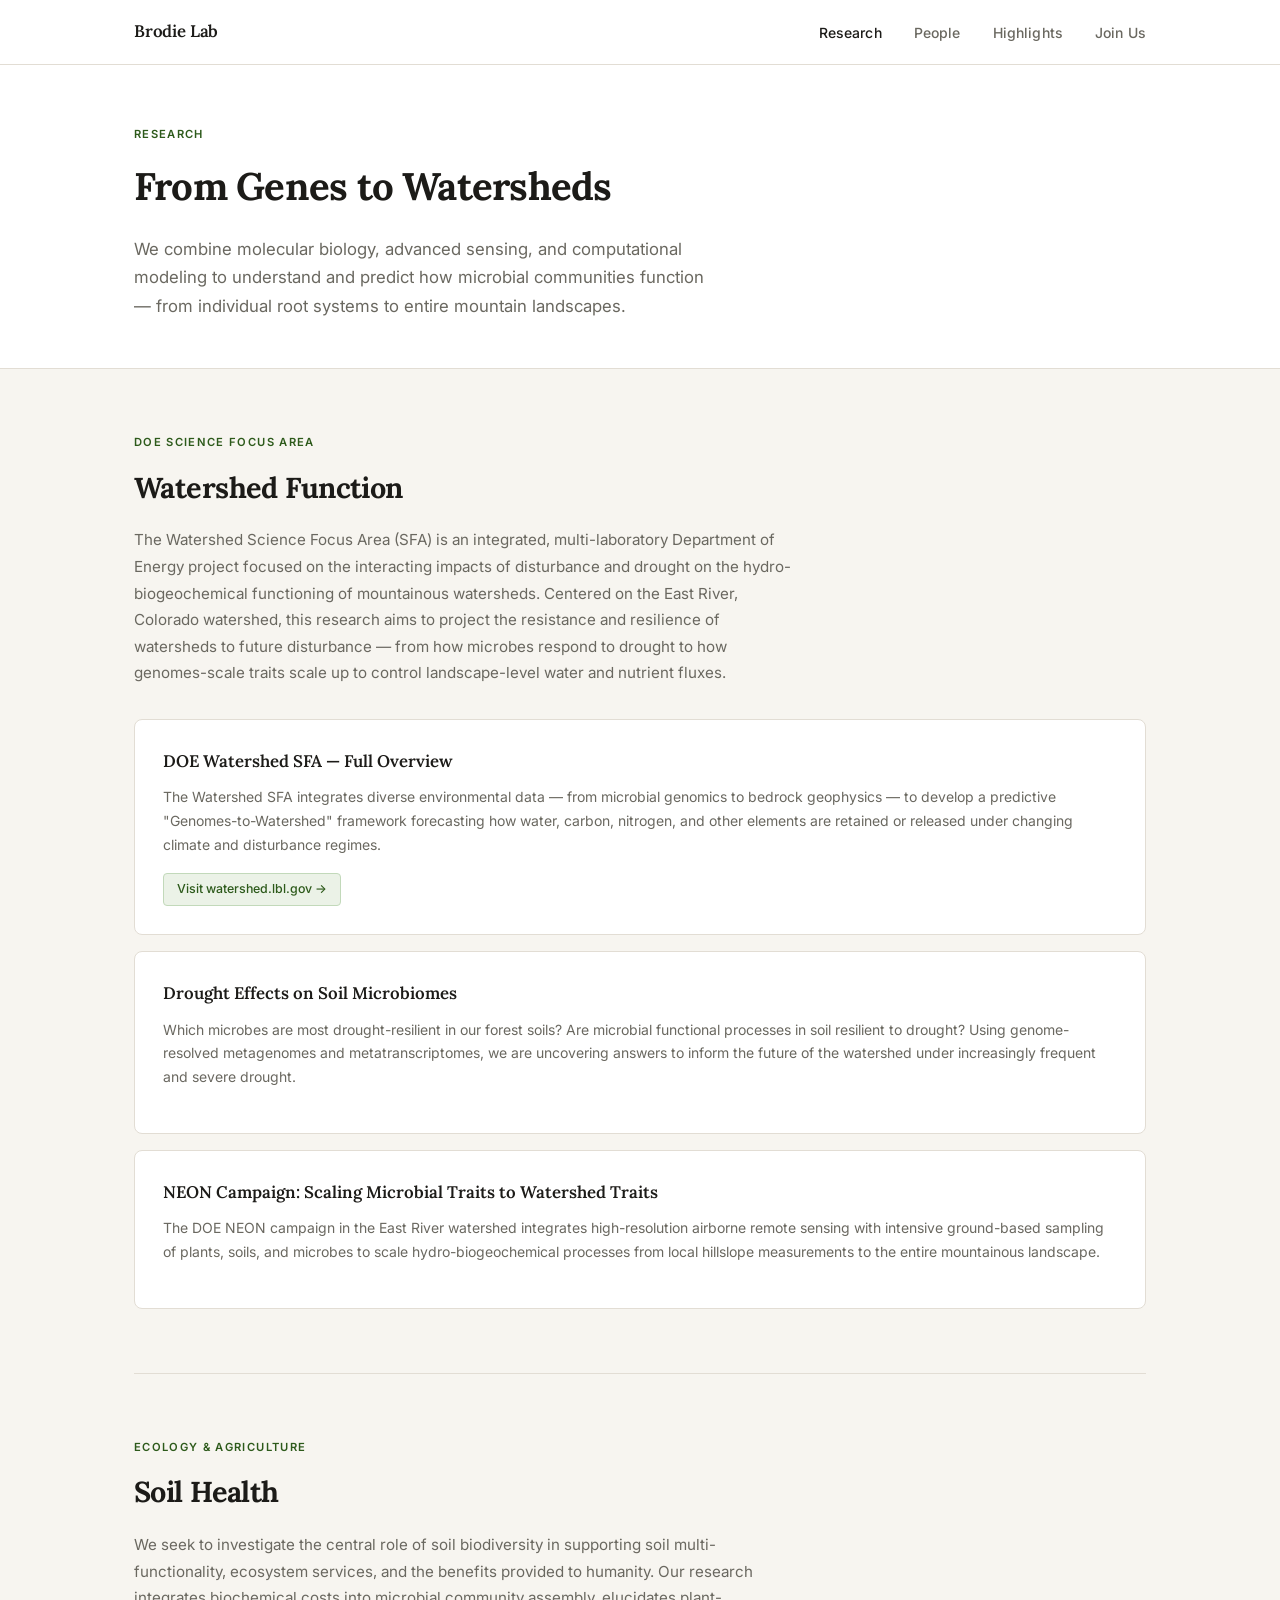
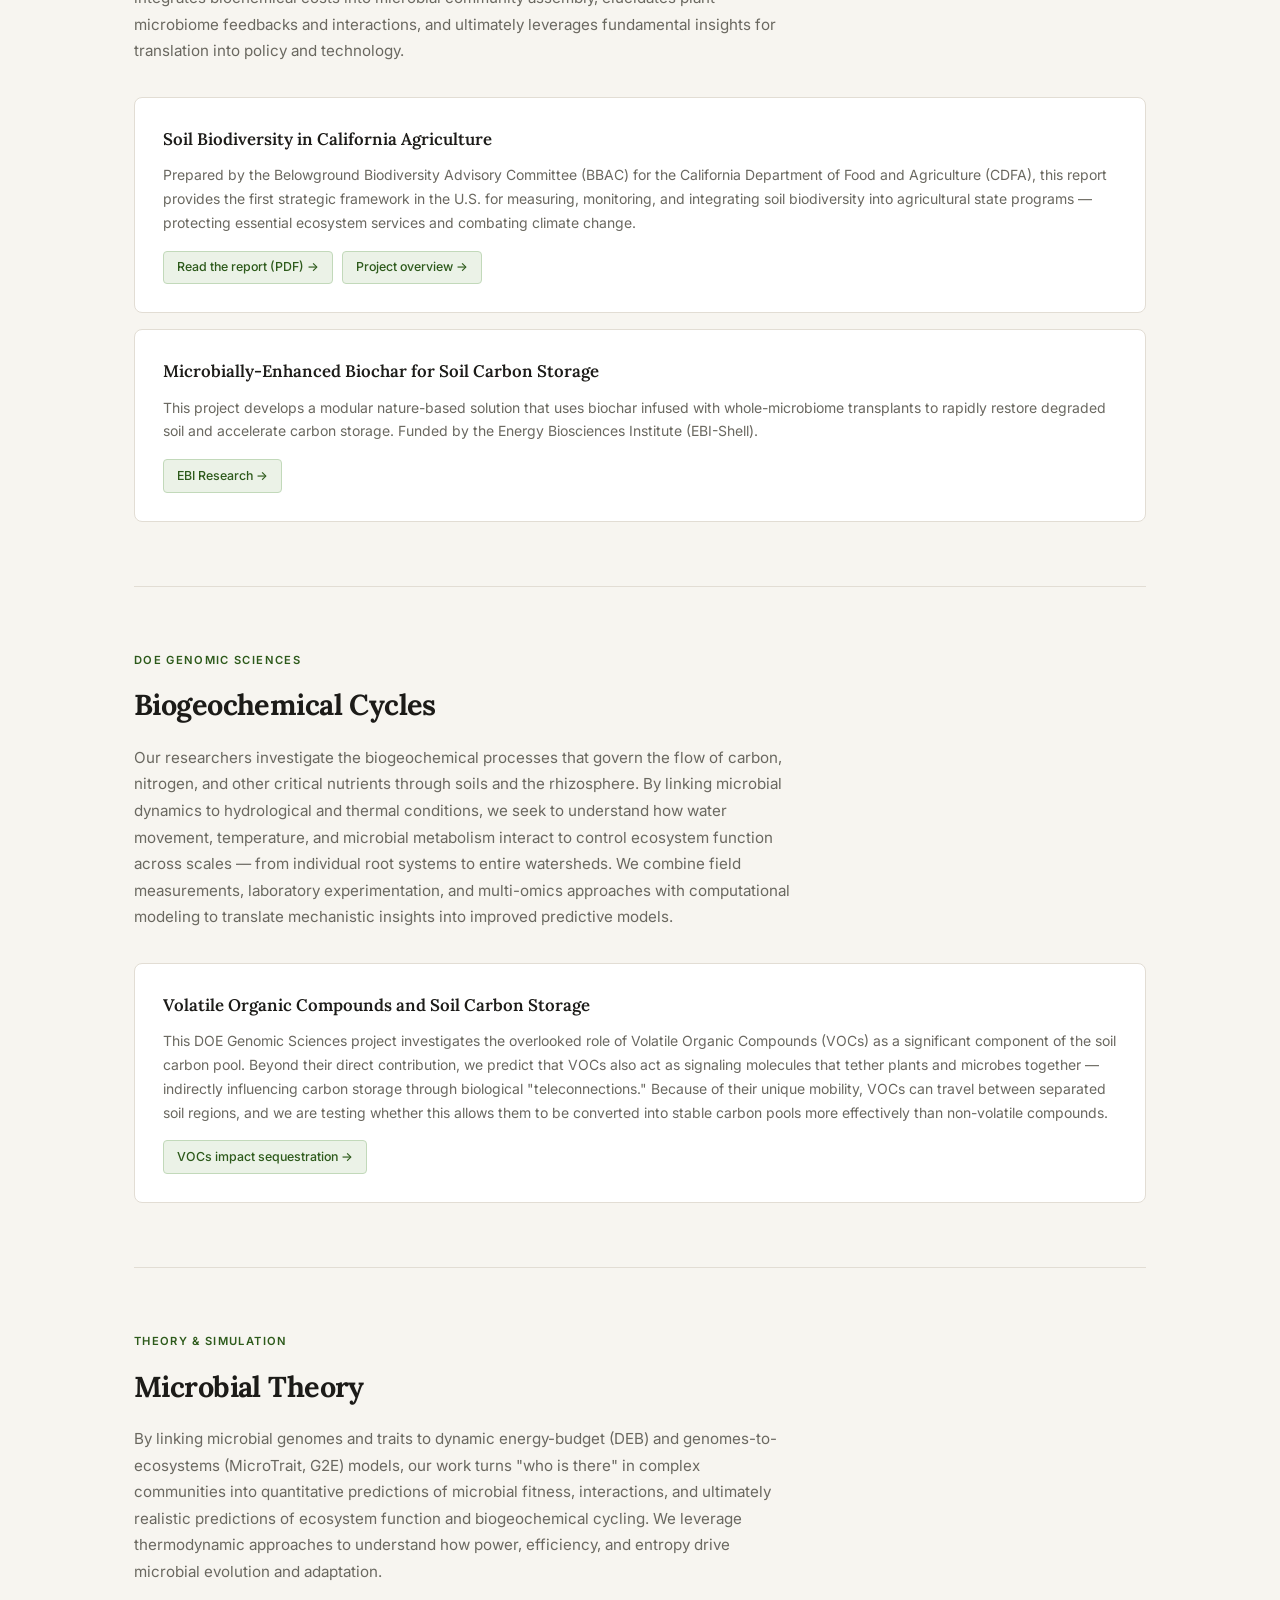
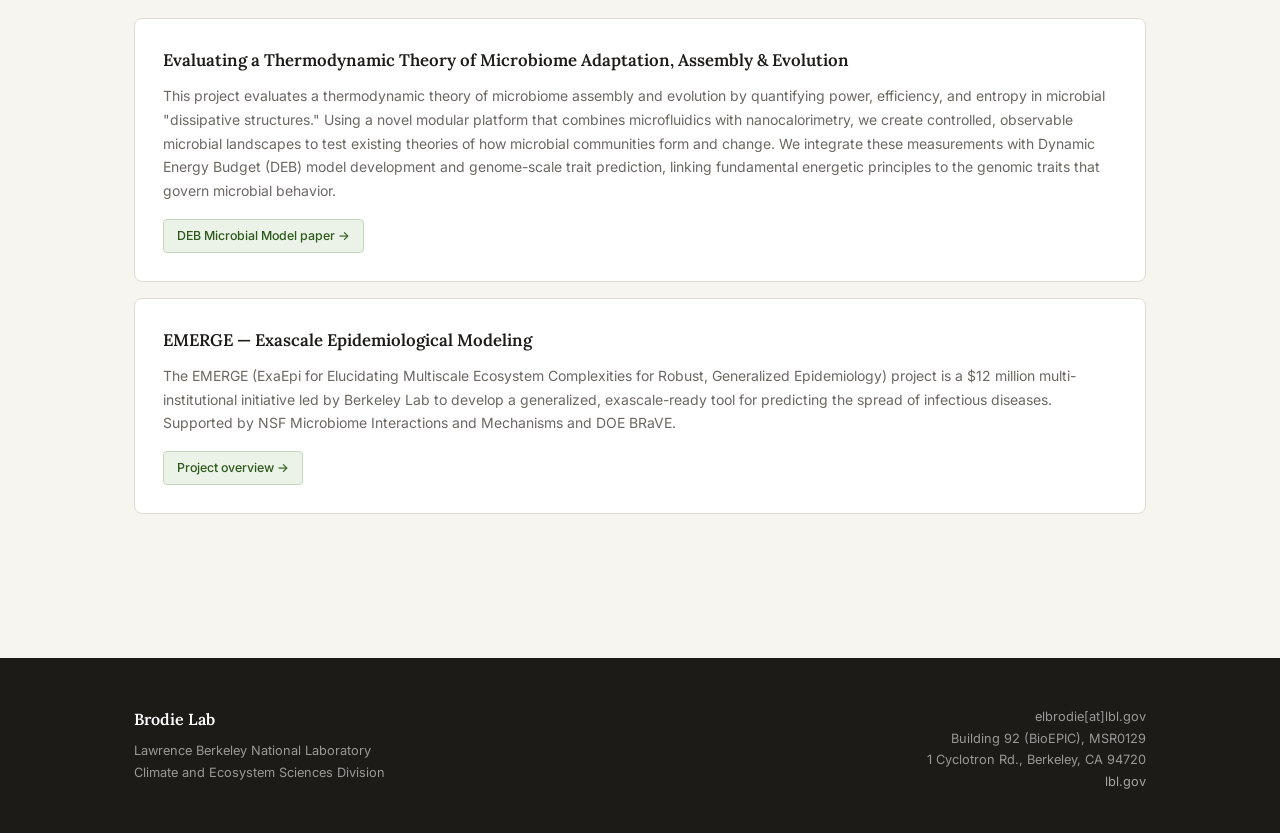
==== research.html @ 84963d6c "Add files via upload" ====
<!DOCTYPE html>
<html lang="en">
<head>
  <meta charset="UTF-8">
  <meta name="viewport" content="width=device-width, initial-scale=1.0">
  <title>Research — Brodie Lab</title>
  <link rel="preconnect" href="https://fonts.googleapis.com">
  <link rel="preconnect" href="https://fonts.gstatic.com" crossorigin>
  <link href="https://fonts.googleapis.com/css2?family=Inter:wght@400;500;600&family=Lora:ital,wght@0,400;0,600;0,700;1,400&display=swap" rel="stylesheet">
  <link rel="stylesheet" href="css/style.css">
</head>
<body>

<header>
  <nav>
    <a href="index.html" class="nav-logo">Brodie Lab</a>
    <ul class="nav-links">
      <li><a href="research.html" class="active">Research</a></li>
      <li><a href="people.html">People</a></li>
      <li><a href="highlights.html">Highlights</a></li>
      <li><a href="join-us.html">Join Us</a></li>
    </ul>
    <button class="nav-toggle" aria-label="Toggle navigation">
      <span></span><span></span><span></span>
    </button>
  </nav>
</header>

<main>

  <div class="page-hero">
    <div class="container">
      <p class="page-label">Research</p>
      <h1>From Genes to Watersheds</h1>
      <p class="page-lead">We combine molecular biology, advanced sensing, and computational modeling to understand and predict how microbial communities function — from individual root systems to entire mountain landscapes.</p>
    </div>
  </div>

  <div class="container">

    <div id="watershed" class="research-area">
      <p class="area-label">DOE Science Focus Area</p>
      <h2>Watershed Function</h2>
      <p class="area-intro">The Watershed Science Focus Area (SFA) is an integrated, multi-laboratory Department of Energy project focused on the interacting impacts of disturbance and drought on the hydro-biogeochemical functioning of mountainous watersheds. Centered on the East River, Colorado watershed, this research aims to project the resistance and resilience of watersheds to future disturbance — from how microbes respond to drought to how genomes-scale traits scale up to control landscape-level water and nutrient fluxes.</p>
      <div class="projects-list">

        <div class="project-block">
          <h3>DOE Watershed SFA — Full Overview</h3>
          <p>The Watershed SFA integrates diverse environmental data — from microbial genomics to bedrock geophysics — to develop a predictive "Genomes-to-Watershed" framework forecasting how water, carbon, nitrogen, and other elements are retained or released under changing climate and disturbance regimes.</p>
          <div class="project-links">
            <a href="https://watershed.lbl.gov/" target="_blank" rel="noopener" class="btn-link">Visit watershed.lbl.gov &rarr;</a>
          </div>
        </div>

        <div class="project-block">
          <h3>Drought Effects on Soil Microbiomes</h3>
          <p>Which microbes are most drought-resilient in our forest soils? Are microbial functional processes in soil resilient to drought? Using genome-resolved metagenomes and metatranscriptomes, we are uncovering answers to inform the future of the watershed under increasingly frequent and severe drought.</p>
        </div>

        <div class="project-block">
          <h3>NEON Campaign: Scaling Microbial Traits to Watershed Traits</h3>
          <p>The DOE NEON campaign in the East River watershed integrates high-resolution airborne remote sensing with intensive ground-based sampling of plants, soils, and microbes to scale hydro-biogeochemical processes from local hillslope measurements to the entire mountainous landscape.</p>
        </div>

      </div>
    </div>

    <div id="soil-health" class="research-area">
      <p class="area-label">Ecology &amp; Agriculture</p>
      <h2>Soil Health</h2>
      <p class="area-intro">We seek to investigate the central role of soil biodiversity in supporting soil multi-functionality, ecosystem services, and the benefits provided to humanity. Our research integrates biochemical costs into microbial community assembly, elucidates plant-microbiome feedbacks and interactions, and ultimately leverages fundamental insights for translation into policy and technology.</p>
      <div class="projects-list">

        <div class="project-block">
          <h3>Soil Biodiversity in California Agriculture</h3>
          <p>Prepared by the Belowground Biodiversity Advisory Committee (BBAC) for the California Department of Food and Agriculture (CDFA), this report provides the first strategic framework in the U.S. for measuring, monitoring, and integrating soil biodiversity into agricultural state programs — protecting essential ecosystem services and combating climate change.</p>
          <div class="project-links">
            <a href="https://www.cdfa.ca.gov/oefi/biodiversity/docs/Soil_Biodiversity_California_Ag_July_2023.pdf" target="_blank" rel="noopener" class="btn-link">Read the report (PDF) &rarr;</a>
            <a href="https://www.globalsoilbiodiversity.org/blog-beneath-our-feet/2024/2/7/soil-biodiversity-and-california-agriculture-a-landmark-study-for-california-and-the-usa" target="_blank" rel="noopener" class="btn-link">Project overview &rarr;</a>
          </div>
        </div>

        <div class="project-block">
          <h3>Microbially-Enhanced Biochar for Soil Carbon Storage</h3>
          <p>This project develops a modular nature-based solution that uses biochar infused with whole-microbiome transplants to rapidly restore degraded soil and accelerate carbon storage. Funded by the Energy Biosciences Institute (EBI-Shell).</p>
          <div class="project-links">
            <a href="https://energybiosciencesinstitute.org/research/" target="_blank" rel="noopener" class="btn-link">EBI Research &rarr;</a>
          </div>
        </div>

      </div>
    </div>

    <div id="biogeochem" class="research-area">
      <p class="area-label">DOE Genomic Sciences</p>
      <h2>Biogeochemical Cycles</h2>
      <p class="area-intro">Our researchers investigate the biogeochemical processes that govern the flow of carbon, nitrogen, and other critical nutrients through soils and the rhizosphere. By linking microbial dynamics to hydrological and thermal conditions, we seek to understand how water movement, temperature, and microbial metabolism interact to control ecosystem function across scales — from individual root systems to entire watersheds. We combine field measurements, laboratory experimentation, and multi-omics approaches with computational modeling to translate mechanistic insights into improved predictive models.</p>
      <div class="projects-list">

        <div class="project-block">
          <h3>Volatile Organic Compounds and Soil Carbon Storage</h3>
          <p>This DOE Genomic Sciences project investigates the overlooked role of Volatile Organic Compounds (VOCs) as a significant component of the soil carbon pool. Beyond their direct contribution, we predict that VOCs also act as signaling molecules that tether plants and microbes together — indirectly influencing carbon storage through biological "teleconnections." Because of their unique mobility, VOCs can travel between separated soil regions, and we are testing whether this allows them to be converted into stable carbon pools more effectively than non-volatile compounds.</p>
          <div class="project-links">
            <a href="https://essopenarchive.org/doi/full/10.22541/essoar.176442811.13610037" target="_blank" rel="noopener" class="btn-link">VOCs impact sequestration &rarr;</a>
          </div>
        </div>

      </div>
    </div>

    <div id="microbial-theory" class="research-area">
      <p class="area-label">Theory &amp; Simulation</p>
      <h2>Microbial Theory</h2>
      <p class="area-intro">By linking microbial genomes and traits to dynamic energy-budget (DEB) and genomes-to-ecosystems (MicroTrait, G2E) models, our work turns "who is there" in complex communities into quantitative predictions of microbial fitness, interactions, and ultimately realistic predictions of ecosystem function and biogeochemical cycling. We leverage thermodynamic approaches to understand how power, efficiency, and entropy drive microbial evolution and adaptation.</p>
      <div class="projects-list">

        <div class="project-block">
          <h3>Evaluating a Thermodynamic Theory of Microbiome Adaptation, Assembly &amp; Evolution</h3>
          <p>This project evaluates a thermodynamic theory of microbiome assembly and evolution by quantifying power, efficiency, and entropy in microbial "dissipative structures." Using a novel modular platform that combines microfluidics with nanocalorimetry, we create controlled, observable microbial landscapes to test existing theories of how microbial communities form and change. We integrate these measurements with Dynamic Energy Budget (DEB) model development and genome-scale trait prediction, linking fundamental energetic principles to the genomic traits that govern microbial behavior.</p>
          <div class="project-links">
            <a href="https://www.nature.com/articles/s41564-023-01582-w" target="_blank" rel="noopener" class="btn-link">DEB Microbial Model paper &rarr;</a>
          </div>
        </div>

        <div class="project-block">
          <h3>EMERGE — Exascale Epidemiological Modeling</h3>
          <p>The EMERGE (ExaEpi for Elucidating Multiscale Ecosystem Complexities for Robust, Generalized Epidemiology) project is a $12 million multi-institutional initiative led by Berkeley Lab to develop a generalized, exascale-ready tool for predicting the spread of infectious diseases. Supported by NSF Microbiome Interactions and Mechanisms and DOE BRaVE.</p>
          <div class="project-links">
            <a href="https://cs.lbl.gov/news-and-events/news/2023/epidemiological-modeling-in-the-exascale-era/" target="_blank" rel="noopener" class="btn-link">Project overview &rarr;</a>
          </div>
        </div>

      </div>
    </div>

  </div>

</main>

<footer>
  <div class="footer-inner">
    <div class="footer-brand">
      <span class="footer-logo">Brodie Lab</span>
      <p>Lawrence Berkeley National Laboratory<br>Climate and Ecosystem Sciences Division</p>
    </div>
    <div class="footer-contact">
      <p>
        elbrodie[at]lbl.gov<br>
        Building 92 (BioEPIC), MSR0129<br>
        1 Cyclotron Rd., Berkeley, CA 94720<br>
        <a href="http://lbl.gov" target="_blank" rel="noopener">lbl.gov</a>
      </p>
    </div>
  </div>
</footer>

<script>
  document.querySelector('.nav-toggle').addEventListener('click', function() {
    document.querySelector('.nav-links').classList.toggle('open');
  });
</script>
</body>
</html>
---- css/style.css ----
/* ─────────────────────────────────────────────────────
   Brodie Lab — stylesheet
   ───────────────────────────────────────────────────── */

:root {
  --bg:          #F7F5F0;
  --surface:     #FFFFFF;
  --border:      #E2DDD4;
  --text:        #1C1B18;
  --muted:       #6A6860;
  --accent:      #2D5A1B;
  --accent-h:    #1F4111;
  --accent-bg:   #EBF2E7;
  --max-w:       1060px;
  --r:           8px;
  --ease:        0.18s ease;
}

*, *::before, *::after { box-sizing: border-box; margin: 0; padding: 0; }
html { scroll-behavior: smooth; }

body {
  font-family: 'Inter', system-ui, sans-serif;
  background: var(--bg);
  color: var(--text);
  line-height: 1.65;
  font-size: 1rem;
  -webkit-font-smoothing: antialiased;
}

a { color: var(--accent); text-decoration: none; }
a:hover { color: var(--accent-h); }
img { max-width: 100%; display: block; }

/* ── Layout ── */
.container {
  max-width: var(--max-w);
  margin: 0 auto;
  padding: 0 1.5rem;
}

/* ── Navigation ── */
header {
  background: var(--surface);
  border-bottom: 1px solid var(--border);
  position: sticky;
  top: 0;
  z-index: 100;
}

nav {
  display: flex;
  align-items: center;
  justify-content: space-between;
  height: 64px;
  max-width: var(--max-w);
  margin: 0 auto;
  padding: 0 1.5rem;
}

.nav-logo {
  font-family: 'Lora', Georgia, serif;
  font-size: 1.05rem;
  font-weight: 600;
  color: var(--text);
  letter-spacing: -0.01em;
}

.nav-links {
  display: flex;
  gap: 2rem;
  list-style: none;
}

.nav-links a {
  font-size: 0.875rem;
  color: var(--muted);
  font-weight: 500;
  letter-spacing: 0.01em;
  transition: color var(--ease);
}

.nav-links a:hover,
.nav-links a.active {
  color: var(--text);
}

.nav-toggle {
  display: none;
  flex-direction: column;
  gap: 5px;
  background: none;
  border: none;
  cursor: pointer;
  padding: 4px;
}

.nav-toggle span {
  display: block;
  width: 22px;
  height: 2px;
  background: var(--text);
  border-radius: 2px;
}

/* ── Hero ── */
.hero {
  padding: 88px 0 72px;
  background: var(--surface);
  border-bottom: 1px solid var(--border);
}

.hero .eyebrow {
  font-size: 0.72rem;
  font-weight: 600;
  letter-spacing: 0.1em;
  text-transform: uppercase;
  color: var(--accent);
  margin-bottom: 1.25rem;
}

.hero h1 {
  font-family: 'Lora', Georgia, serif;
  font-size: clamp(2.1rem, 5vw, 3.2rem);
  font-weight: 700;
  line-height: 1.15;
  letter-spacing: -0.02em;
  max-width: 680px;
  margin-bottom: 1.25rem;
}

.hero .lead {
  font-size: 1.1rem;
  color: var(--muted);
  max-width: 540px;
  line-height: 1.7;
  margin-bottom: 2rem;
}

.affiliation-tags {
  display: flex;
  gap: 0.6rem;
  flex-wrap: wrap;
}

.tag {
  display: inline-flex;
  align-items: center;
  padding: 0.3rem 0.75rem;
  background: var(--accent-bg);
  border-radius: 100px;
  font-size: 0.775rem;
  font-weight: 500;
  color: var(--accent);
}

/* ── Page hero (inner pages) ── */
.page-hero {
  padding: 60px 0 48px;
  background: var(--surface);
  border-bottom: 1px solid var(--border);
}

.page-label {
  font-size: 0.7rem;
  font-weight: 600;
  letter-spacing: 0.12em;
  text-transform: uppercase;
  color: var(--accent);
  margin-bottom: 0.75rem;
}

.page-hero h1 {
  font-family: 'Lora', Georgia, serif;
  font-size: clamp(1.75rem, 4vw, 2.4rem);
  font-weight: 700;
  letter-spacing: -0.02em;
  margin-bottom: 1rem;
}

.page-hero .page-lead {
  font-size: 1.05rem;
  color: var(--muted);
  max-width: 580px;
  line-height: 1.7;
}

/* ── Sections ── */
.section {
  padding: 72px 0;
}

.section--alt {
  background: var(--surface);
  border-top: 1px solid var(--border);
  border-bottom: 1px solid var(--border);
}

.section-header {
  margin-bottom: 2.5rem;
}

.section-label {
  font-size: 0.7rem;
  font-weight: 600;
  letter-spacing: 0.12em;
  text-transform: uppercase;
  color: var(--accent);
  margin-bottom: 0.6rem;
}

.section-title {
  font-family: 'Lora', Georgia, serif;
  font-size: 1.75rem;
  font-weight: 600;
  letter-spacing: -0.02em;
}

.section-lead {
  margin-top: 0.75rem;
  font-size: 0.975rem;
  color: var(--muted);
  max-width: 600px;
  line-height: 1.7;
}

/* ── Research cards (home) ── */
.research-grid {
  display: grid;
  grid-template-columns: repeat(2, 1fr);
  gap: 1.25rem;
}

.research-card {
  background: var(--surface);
  border: 1px solid var(--border);
  border-radius: var(--r);
  padding: 1.75rem;
  display: flex;
  flex-direction: column;
  gap: 0.6rem;
  color: var(--text);
  transition: box-shadow var(--ease), transform var(--ease), border-color var(--ease);
}

.research-card:hover {
  box-shadow: 0 4px 24px rgba(0,0,0,0.07);
  transform: translateY(-2px);
  border-color: #C2D9BA;
  color: var(--text);
}

.card-label {
  font-size: 0.7rem;
  font-weight: 600;
  letter-spacing: 0.1em;
  text-transform: uppercase;
  color: var(--accent);
}

.research-card h3 {
  font-family: 'Lora', Georgia, serif;
  font-size: 1.2rem;
  font-weight: 600;
  letter-spacing: -0.01em;
}

.research-card p {
  font-size: 0.875rem;
  color: var(--muted);
  line-height: 1.65;
  flex: 1;
}

.card-arrow {
  font-size: 0.825rem;
  color: var(--accent);
  font-weight: 500;
  margin-top: 0.25rem;
}

/* ── Approach block ── */
.approach-block {
  background: var(--surface);
  border: 1px solid var(--border);
  border-radius: var(--r);
  padding: 2.5rem;
  display: grid;
  grid-template-columns: repeat(3, 1fr);
  gap: 2rem;
}

.approach-item h4 {
  font-family: 'Lora', Georgia, serif;
  font-size: 1rem;
  font-weight: 600;
  margin-bottom: 0.5rem;
}

.approach-item p {
  font-size: 0.875rem;
  color: var(--muted);
  line-height: 1.7;
}

/* ── Carousel ── */
.carousel-section { padding: 0 0 72px; }

.carousel {
  position: relative;
  border-radius: var(--r);
  overflow: hidden;
  background: #111;
  aspect-ratio: 16 / 9;
}

.carousel-track {
  display: flex;
  height: 100%;
  transition: transform 0.5s cubic-bezier(0.4, 0, 0.2, 1);
}

.carousel-slide {
  min-width: 100%;
  height: 100%;
}

.carousel-slide img {
  width: 100%;
  height: 100%;
  object-fit: cover;
  object-position: center;
  display: block;
}

.carousel-btn {
  position: absolute;
  top: 50%;
  transform: translateY(-50%);
  background: rgba(255,255,255,0.82);
  border: none;
  border-radius: 50%;
  width: 38px;
  height: 38px;
  cursor: pointer;
  display: flex;
  align-items: center;
  justify-content: center;
  color: var(--text);
  font-size: 1rem;
  z-index: 2;
  transition: background var(--ease);
}

.carousel-btn:hover { background: #fff; }
.carousel-btn--prev { left: 1rem; }
.carousel-btn--next { right: 1rem; }

.carousel-dots {
  position: absolute;
  bottom: 0.9rem;
  left: 50%;
  transform: translateX(-50%);
  display: flex;
  gap: 0.45rem;
  z-index: 2;
}

.carousel-dot {
  width: 7px;
  height: 7px;
  border-radius: 50%;
  background: rgba(255,255,255,0.45);
  border: none;
  cursor: pointer;
  padding: 0;
  transition: background var(--ease), transform var(--ease);
}

.carousel-dot.active {
  background: #fff;
  transform: scale(1.25);
}

/* ── News ── */
.news-list {
  display: flex;
  flex-direction: column;
  gap: 0.75rem;
}

.news-item {
  background: var(--surface);
  border: 1px solid var(--border);
  border-radius: var(--r);
  padding: 1rem 1.5rem;
  display: flex;
  gap: 1.5rem;
  align-items: baseline;
}

.news-date {
  font-size: 0.75rem;
  font-weight: 600;
  color: var(--accent);
  letter-spacing: 0.05em;
  flex-shrink: 0;
  min-width: 2.5rem;
}

.news-text {
  font-size: 0.9rem;
  color: var(--muted);
}

/* ── Research area sections ── */
.research-area {
  padding: 64px 0;
  border-top: 1px solid var(--border);
  scroll-margin-top: 80px;
}

.research-area:first-child { border-top: none; }

.area-label {
  font-size: 0.7rem;
  font-weight: 600;
  letter-spacing: 0.12em;
  text-transform: uppercase;
  color: var(--accent);
  margin-bottom: 0.75rem;
}

.research-area h2 {
  font-family: 'Lora', Georgia, serif;
  font-size: 1.8rem;
  font-weight: 700;
  letter-spacing: -0.02em;
  margin-bottom: 1rem;
}

.area-intro {
  font-size: 0.95rem;
  color: var(--muted);
  max-width: 660px;
  line-height: 1.75;
  margin-bottom: 2rem;
}

.projects-list {
  display: flex;
  flex-direction: column;
  gap: 1rem;
}

.project-block {
  background: var(--surface);
  border: 1px solid var(--border);
  border-radius: var(--r);
  padding: 1.75rem;
}

.project-block h3 {
  font-family: 'Lora', Georgia, serif;
  font-size: 1.05rem;
  font-weight: 600;
  margin-bottom: 0.6rem;
}

.project-block p {
  font-size: 0.875rem;
  color: var(--muted);
  line-height: 1.7;
  margin-bottom: 1rem;
}

.project-links {
  display: flex;
  gap: 0.6rem;
  flex-wrap: wrap;
}

.btn-link {
  display: inline-flex;
  align-items: center;
  gap: 0.3rem;
  font-size: 0.775rem;
  font-weight: 500;
  color: var(--accent);
  border: 1px solid #C2D9BA;
  padding: 0.35rem 0.8rem;
  border-radius: 4px;
  background: var(--accent-bg);
  transition: background var(--ease), border-color var(--ease), color var(--ease);
}

.btn-link:hover {
  background: var(--accent);
  color: white;
  border-color: var(--accent);
}

/* ── People ── */
.people-grid {
  display: grid;
  grid-template-columns: repeat(3, 1fr);
  gap: 1.25rem;
  margin-bottom: 2.5rem;
}

.people-grid--4 {
  grid-template-columns: repeat(4, 1fr);
}

.people-grid--2 {
  grid-template-columns: repeat(2, 1fr);
}

/* flip wrapper */
.person-card {
  perspective: 1200px;
  cursor: pointer;
  background: transparent;
  border: none;
  border-radius: 0;
  overflow: visible;
}

.card-inner {
  position: relative;
  width: 100%;
  aspect-ratio: 4 / 5;
  transform-style: preserve-3d;
  transition: transform 0.55s cubic-bezier(0.4, 0, 0.2, 1);
}

.person-card.flipped .card-inner {
  transform: rotateY(180deg);
}

.card-front,
.card-back {
  position: absolute;
  inset: 0;
  backface-visibility: hidden;
  -webkit-backface-visibility: hidden;
  border-radius: var(--r);
  border: 1px solid var(--border);
  overflow: hidden;
}

.card-front {
  background: var(--surface);
  display: flex;
  flex-direction: column;
  transition: border-color var(--ease);
}

.person-card:hover .card-front {
  border-color: #C2D9BA;
}

.card-photo {
  flex: 1;
  width: 100%;
  object-fit: cover;
  object-position: center top;
  display: block;
  min-height: 0;
}

.card-photo-placeholder {
  flex: 1;
  background: var(--accent-bg);
  display: flex;
  align-items: center;
  justify-content: center;
  font-family: 'Lora', Georgia, serif;
  font-size: 2.5rem;
  font-weight: 700;
  color: var(--accent);
  min-height: 0;
}

.card-name {
  flex-shrink: 0;
  padding: 0.7rem 1rem 0.8rem;
  font-family: 'Lora', Georgia, serif;
  font-size: 0.875rem;
  font-weight: 600;
  color: var(--text);
  border-top: 1px solid var(--border);
  background: var(--surface);
}

/* back face */
.card-back {
  transform: rotateY(180deg);
  background: var(--surface);
  display: flex;
  flex-direction: column;
}

.card-back-scroll {
  flex: 1;
  overflow-y: auto;
  padding: 1.1rem 1.1rem 0.75rem;
  display: flex;
  flex-direction: column;
  gap: 0.5rem;
}

.card-back-name {
  font-family: 'Lora', Georgia, serif;
  font-size: 0.9rem;
  font-weight: 600;
  color: var(--text);
  flex-shrink: 0;
}

.card-back-bio {
  font-size: 0.775rem;
  color: var(--muted);
  line-height: 1.65;
}

.card-back-bio em { font-style: italic; }

.card-back-links {
  display: flex;
  gap: 0.4rem;
  flex-wrap: wrap;
  padding-top: 0.25rem;
  flex-shrink: 0;
}

.card-back-links a {
  font-size: 0.7rem;
  font-weight: 500;
  color: var(--accent);
  border: 1px solid #C2D9BA;
  background: var(--accent-bg);
  padding: 0.18rem 0.5rem;
  border-radius: 4px;
  text-decoration: none;
  transition: background var(--ease), color var(--ease);
}

.card-back-links a:hover {
  background: var(--accent);
  color: white;
}

/* ── Shared link pills (alumni, highlights CTA) ── */
.person-links {
  display: flex;
  gap: 0.5rem;
  flex-wrap: wrap;
  margin-top: 0.5rem;
}

.person-links a {
  font-size: 0.75rem;
  font-weight: 500;
  color: var(--accent);
  border: 1px solid #C2D9BA;
  background: var(--accent-bg);
  padding: 0.2rem 0.6rem;
  border-radius: 4px;
  transition: background var(--ease), color var(--ease), border-color var(--ease);
}

.person-links a:hover {
  background: var(--accent);
  color: white;
  border-color: var(--accent);
}

/* ── Alumni ── */
.alumni-grid {
  display: grid;
  grid-template-columns: repeat(3, 1fr);
  gap: 1rem;
}

.alumni-card {
  background: var(--surface);
  border: 1px solid var(--border);
  border-radius: var(--r);
  padding: 1.25rem;
}

.alumni-name {
  font-weight: 600;
  font-size: 0.925rem;
  margin-bottom: 0.2rem;
}

.alumni-info {
  font-size: 0.8rem;
  color: var(--muted);
  line-height: 1.5;
  margin-bottom: 0.6rem;
}

/* ── Publications ── */
.pub-list {
  display: flex;
  flex-direction: column;
  gap: 0.75rem;
}

.pub-item {
  background: var(--surface);
  border: 1px solid var(--border);
  border-radius: var(--r);
  padding: 1.25rem 1.5rem;
  transition: border-color var(--ease);
}

.pub-item:hover {
  border-color: #C2D9BA;
}

.pub-title {
  display: block;
  font-size: 0.925rem;
  font-weight: 500;
  color: var(--text);
  line-height: 1.5;
  margin-bottom: 0.4rem;
  transition: color var(--ease);
}

.pub-title:hover { color: var(--accent); }

.pub-authors {
  font-size: 0.8rem;
  color: var(--muted);
  line-height: 1.55;
  margin-bottom: 0.5rem;
}

.pub-journal {
  display: inline-block;
  font-size: 0.7rem;
  font-weight: 600;
  letter-spacing: 0.06em;
  text-transform: uppercase;
  color: var(--accent);
  background: var(--accent-bg);
  padding: 0.15rem 0.5rem;
  border-radius: 4px;
}

/* ── Join Us ── */
.opportunity-block {
  background: var(--surface);
  border: 1px solid var(--border);
  border-radius: var(--r);
  padding: 2rem;
}

.opportunity-block h3 {
  font-family: 'Lora', Georgia, serif;
  font-size: 1.1rem;
  font-weight: 600;
  margin-bottom: 0.6rem;
}

.opportunity-block p {
  font-size: 0.875rem;
  color: var(--muted);
  line-height: 1.75;
  margin-bottom: 0.75rem;
}

.opportunity-block p:last-child { margin-bottom: 0; }

.opp-links {
  display: flex;
  gap: 0.6rem;
  flex-wrap: wrap;
  margin-top: 0.75rem;
}

.course-block {
  background: var(--surface);
  border: 1px solid var(--border);
  border-radius: var(--r);
  padding: 2rem;
}

.course-block h3 {
  font-family: 'Lora', Georgia, serif;
  font-size: 1.1rem;
  font-weight: 600;
  margin-bottom: 0.5rem;
}

.course-block .course-number {
  font-size: 0.72rem;
  font-weight: 600;
  letter-spacing: 0.1em;
  text-transform: uppercase;
  color: var(--accent);
  margin-bottom: 0.75rem;
}

.course-block p {
  font-size: 0.875rem;
  color: var(--muted);
  line-height: 1.75;
}

/* ── Section sub-header ── */
.sub-header {
  margin-bottom: 1.25rem;
  margin-top: 2.5rem;
}

.sub-header:first-child { margin-top: 0; }

.sub-header h2 {
  font-family: 'Lora', Georgia, serif;
  font-size: 1.3rem;
  font-weight: 600;
  letter-spacing: -0.01em;
}

hr.divider {
  border: none;
  border-top: 1px solid var(--border);
  margin: 3rem 0;
}

/* ── CTA strip ── */
.cta-strip {
  background: var(--accent-bg);
  border: 1px solid #C2D9BA;
  border-radius: var(--r);
  padding: 1.5rem 2rem;
  display: flex;
  align-items: center;
  justify-content: space-between;
  gap: 1rem;
  flex-wrap: wrap;
}

.cta-strip p {
  font-size: 0.9rem;
  color: var(--text);
}

.cta-strip p strong {
  font-weight: 600;
}

/* ── Footer ── */
footer {
  background: #1C1B18;
  color: rgba(255,255,255,0.55);
  padding: 48px 0 40px;
  margin-top: 80px;
}

.footer-inner {
  max-width: var(--max-w);
  margin: 0 auto;
  padding: 0 1.5rem;
  display: flex;
  justify-content: space-between;
  align-items: flex-start;
  gap: 2rem;
  flex-wrap: wrap;
}

.footer-logo {
  font-family: 'Lora', Georgia, serif;
  font-size: 1rem;
  font-weight: 600;
  color: white;
  display: block;
  margin-bottom: 0.5rem;
}

.footer-brand p,
.footer-contact p {
  font-size: 0.8rem;
  line-height: 1.7;
}

.footer-contact { text-align: right; }

.footer-contact a {
  color: rgba(255,255,255,0.6);
  transition: color var(--ease);
}

.footer-contact a:hover { color: white; }

/* ── Responsive ── */
@media (max-width: 768px) {
  .research-grid { grid-template-columns: 1fr; }
  .approach-block { grid-template-columns: 1fr; }
  .people-grid { grid-template-columns: 1fr; }
  .people-grid--3 { grid-template-columns: 1fr 1fr; }
  .alumni-grid { grid-template-columns: 1fr 1fr; }
  .footer-contact { text-align: left; }
  .pi-card { grid-template-columns: 1fr; }
  .pi-card .avatar { margin-bottom: 0; }
}

@media (max-width: 560px) {
  .nav-toggle { display: flex; }
  .nav-links {
    display: none;
    position: absolute;
    top: 64px;
    left: 0;
    right: 0;
    background: var(--surface);
    border-bottom: 1px solid var(--border);
    padding: 1rem 1.5rem;
    flex-direction: column;
    gap: 1rem;
    box-shadow: 0 4px 12px rgba(0,0,0,0.06);
  }
  .nav-links.open { display: flex; }
  .people-grid--3 { grid-template-columns: 1fr; }
  .alumni-grid { grid-template-columns: 1fr; }
}
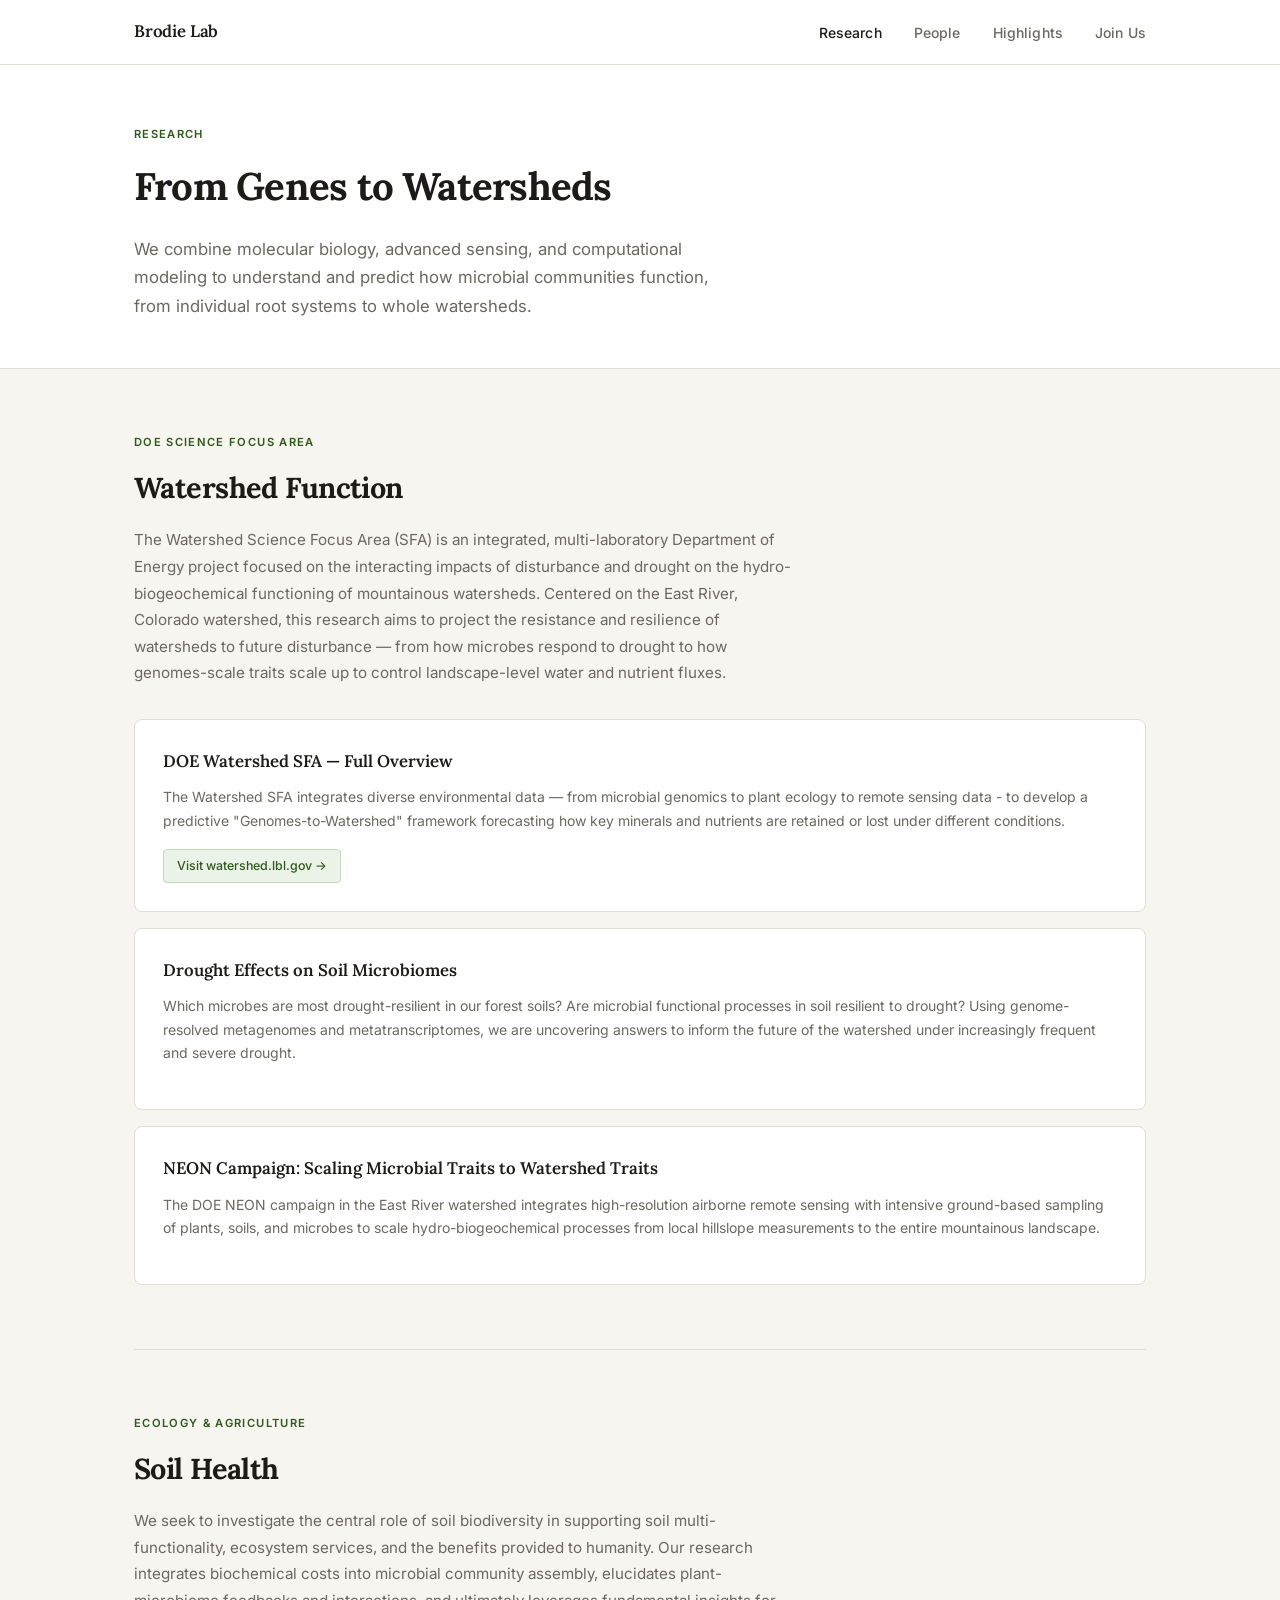
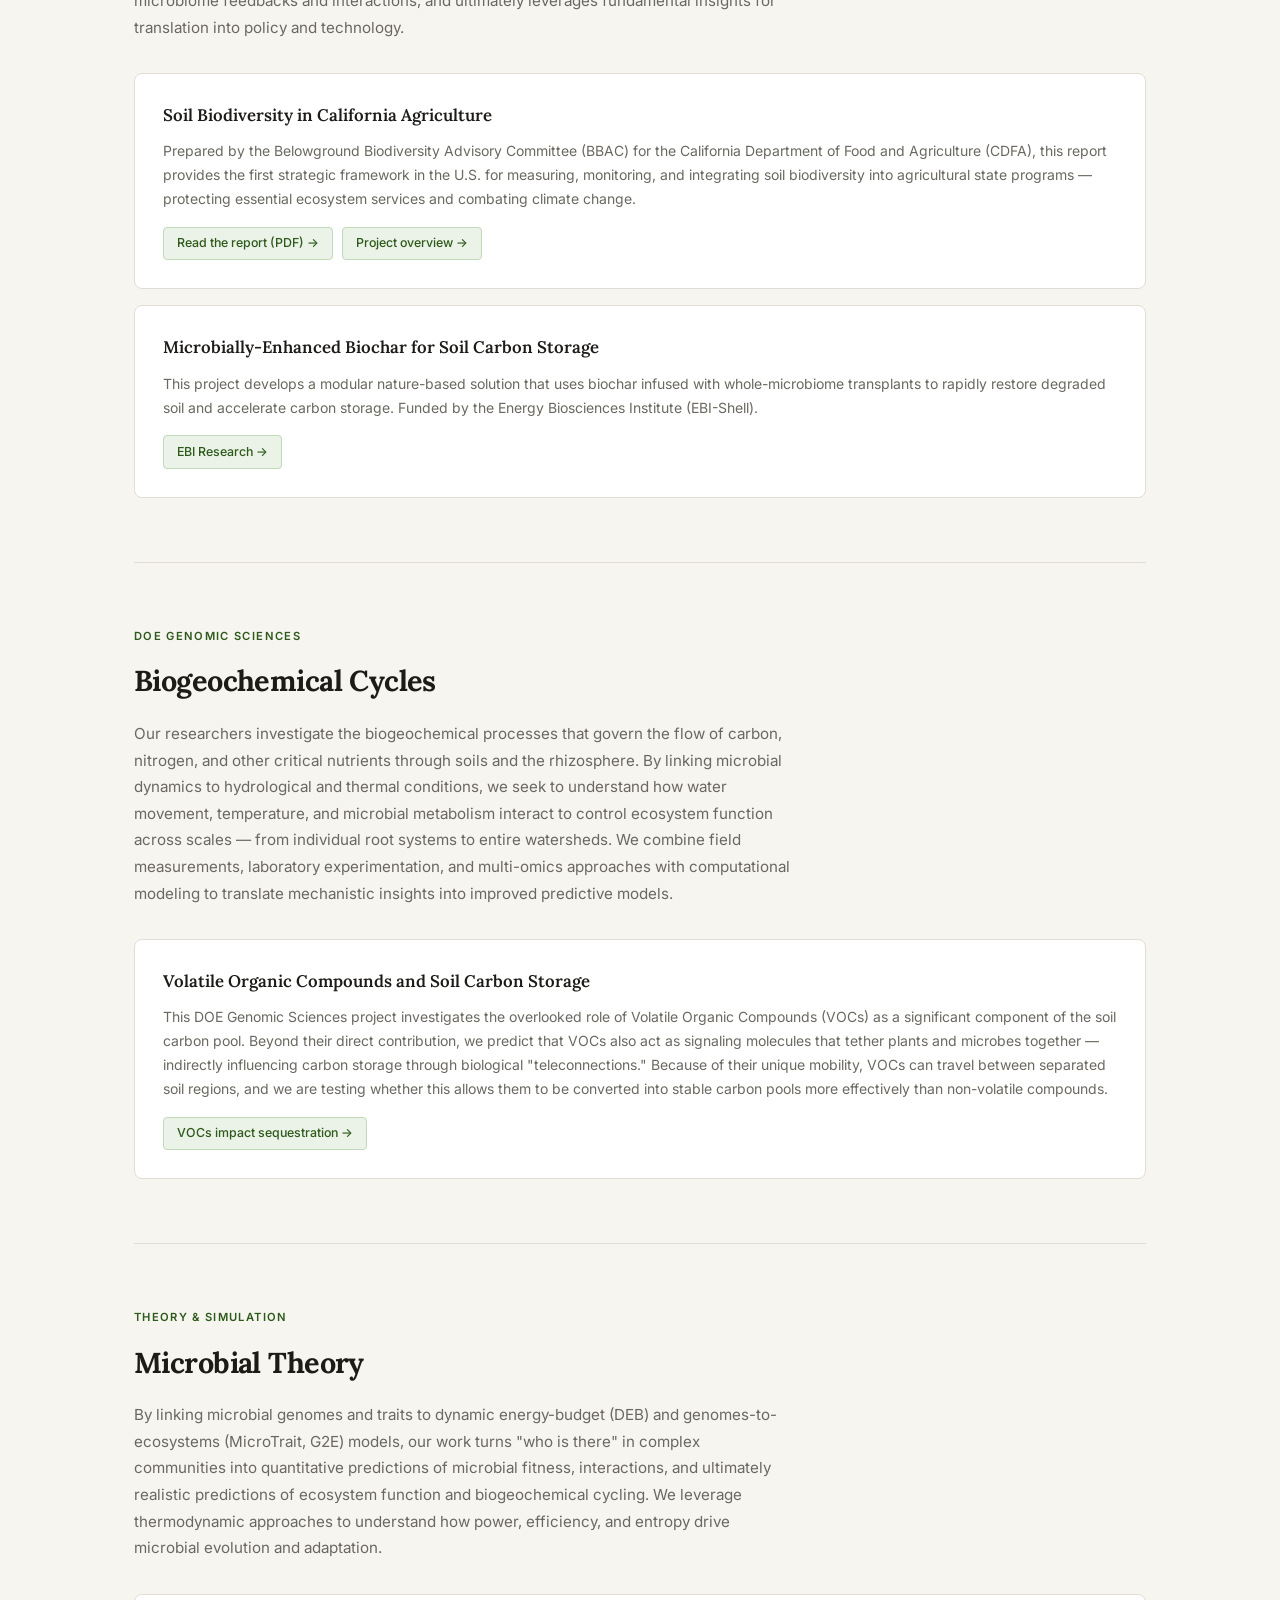
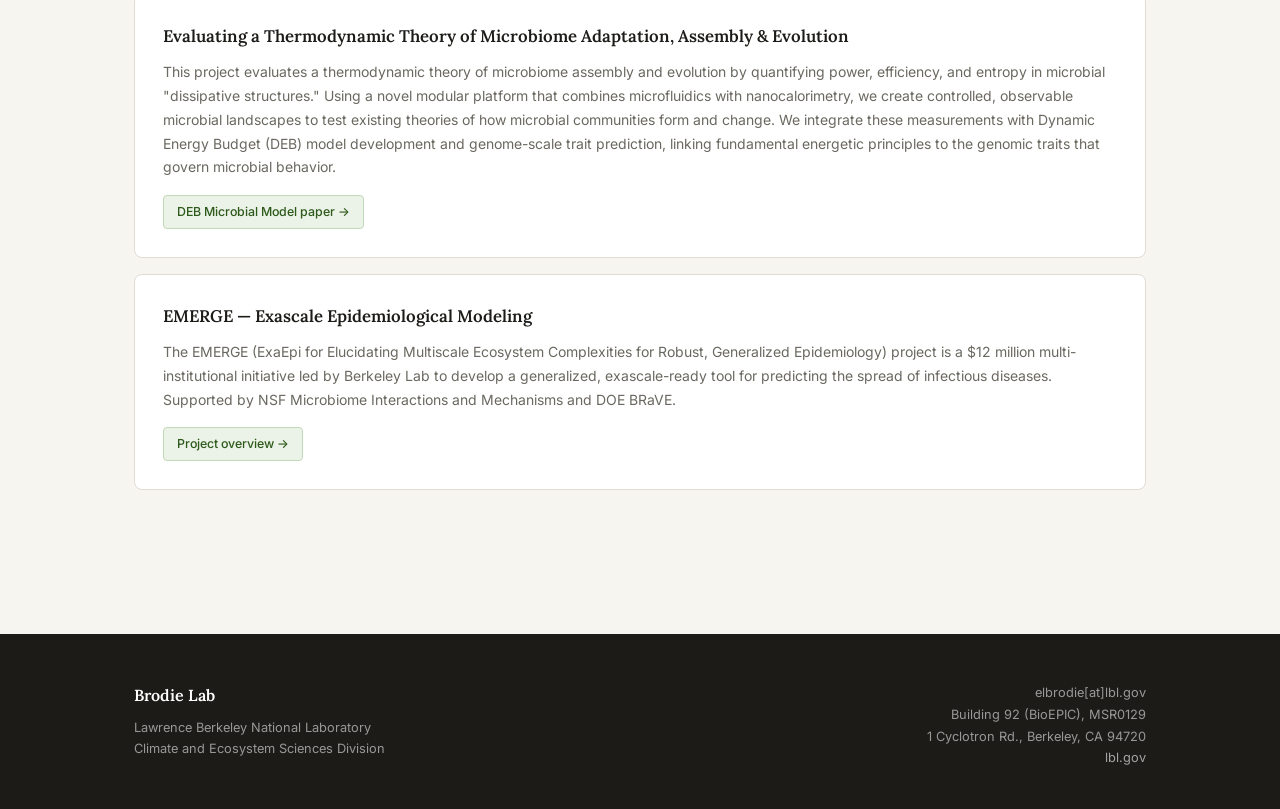
==== commit 433d4074: "Update research descriptions for clarity and accuracy" ====
--- a/research.html
+++ b/research.html
@@ -32,7 +32,7 @@
     <div class="container">
       <p class="page-label">Research</p>
       <h1>From Genes to Watersheds</h1>
-      <p class="page-lead">We combine molecular biology, advanced sensing, and computational modeling to understand and predict how microbial communities function — from individual root systems to entire mountain landscapes.</p>
+      <p class="page-lead">We combine molecular biology, advanced sensing, and computational modeling to understand and predict how microbial communities function, from individual root systems to whole watersheds.</p>
     </div>
   </div>
 
@@ -46,7 +46,7 @@
 
         <div class="project-block">
           <h3>DOE Watershed SFA — Full Overview</h3>
-          <p>The Watershed SFA integrates diverse environmental data — from microbial genomics to bedrock geophysics — to develop a predictive "Genomes-to-Watershed" framework forecasting how water, carbon, nitrogen, and other elements are retained or released under changing climate and disturbance regimes.</p>
+          <p>The Watershed SFA integrates diverse environmental data — from microbial genomics to plant ecology to remote sensing data - to develop a predictive "Genomes-to-Watershed" framework forecasting how key minerals and nutrients are retained or lost under different conditions.</p>
           <div class="project-links">
             <a href="https://watershed.lbl.gov/" target="_blank" rel="noopener" class="btn-link">Visit watershed.lbl.gov &rarr;</a>
           </div>
